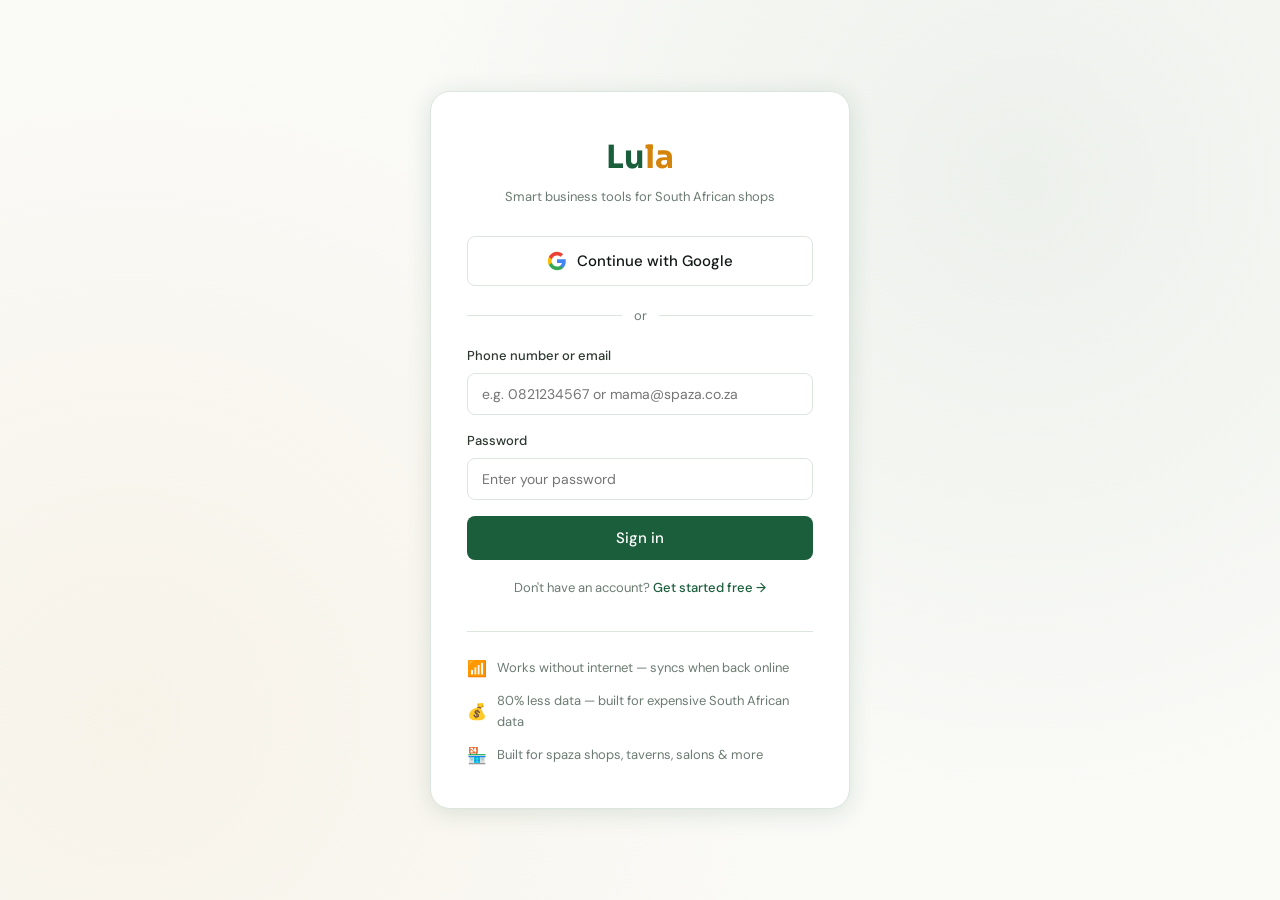
==== index.html @ 4ba50cb7 "first upload" ====
<!DOCTYPE html>
<html lang="en">
<head>
  <meta charset="UTF-8" />
  <meta name="viewport" content="width=device-width, initial-scale=1.0" />
  <title>Lula — Smart Business App</title>
  <link rel="stylesheet" href="style.css" />
  <!--
    ════════════════════════════════════════════════════
    GOOGLE SIGN-IN SETUP
    1. Go to https://console.cloud.google.com/
    2. Create a project → APIs & Services → Credentials
    3. Create OAuth 2.0 Client ID (Web application)
    4. Add your GitHub Pages URL to "Authorised JavaScript origins"
       e.g. https://yourusername.github.io
    5. Copy your Client ID and paste it below where it says:
       YOUR_GOOGLE_CLIENT_ID_HERE
    ════════════════════════════════════════════════════
  -->
  <meta name="google-signin-client_id" content="YOUR_GOOGLE_CLIENT_ID_HERE">
  <script src="https://accounts.google.com/gsi/client" async defer></script>
</head>
<body>

<div class="login-page">
  <div class="login-box">

    <div class="login-logo">
      <div class="brand-mark">Lu<span>la</span></div>
      <div class="login-tagline">Smart business tools for South African shops</div>
    </div>

    <!-- Google One Tap Sign-In -->
    <div
      id="g_id_onload"
      data-client_id="YOUR_GOOGLE_CLIENT_ID_HERE"
      data-callback="handleGoogleSignIn"
      data-auto_prompt="false">
    </div>

    <!-- Continue with Google button -->
    <button class="btn-google" onclick="triggerGoogleSignIn()">
      <svg width="20" height="20" viewBox="0 0 24 24" fill="none" xmlns="http://www.w3.org/2000/svg">
        <path d="M22.56 12.25c0-.78-.07-1.53-.2-2.25H12v4.26h5.92c-.26 1.37-1.04 2.53-2.21 3.31v2.77h3.57c2.08-1.92 3.28-4.74 3.28-8.09z" fill="#4285F4"/>
        <path d="M12 23c2.97 0 5.46-.98 7.28-2.66l-3.57-2.77c-.98.66-2.23 1.06-3.71 1.06-2.86 0-5.29-1.93-6.16-4.53H2.18v2.84C3.99 20.53 7.7 23 12 23z" fill="#34A853"/>
        <path d="M5.84 14.09c-.22-.66-.35-1.36-.35-2.09s.13-1.43.35-2.09V7.07H2.18C1.43 8.55 1 10.22 1 12s.43 3.45 1.18 4.93l3.66-2.84z" fill="#FBBC05"/>
        <path d="M12 5.38c1.62 0 3.06.56 4.21 1.64l3.15-3.15C17.45 2.09 14.97 1 12 1 7.7 1 3.99 3.47 2.18 7.07l3.66 2.84c.87-2.6 3.3-4.53 6.16-4.53z" fill="#EA4335"/>
      </svg>
      Continue with Google
    </button>

    <div class="divider">or</div>

    <!-- Email/password fallback -->
    <div class="input-group">
      <label>Phone number or email</label>
      <input type="text" placeholder="e.g. 0821234567 or mama@spaza.co.za" />
    </div>
    <div class="input-group">
      <label>Password</label>
      <input type="password" placeholder="Enter your password" />
    </div>

    <button class="btn btn-primary btn-full" onclick="window.location.href='setup.html'">
      Sign in
    </button>

    <p style="text-align:center; margin-top:18px; font-size:13px; color:var(--muted);">
      Don't have an account?
      <a href="setup.html" style="color:var(--green); font-weight:500;">Get started free →</a>
    </p>

    <!-- Feature highlights -->
    <div style="margin-top:32px; padding-top:24px; border-top:1px solid var(--border); display:flex; flex-direction:column; gap:10px;">
      <div style="display:flex; align-items:center; gap:10px; font-size:13px; color:var(--muted);">
        <span style="font-size:16px;">📶</span> Works without internet — syncs when back online
      </div>
      <div style="display:flex; align-items:center; gap:10px; font-size:13px; color:var(--muted);">
        <span style="font-size:16px;">💰</span> 80% less data — built for expensive South African data
      </div>
      <div style="display:flex; align-items:center; gap:10px; font-size:13px; color:var(--muted);">
        <span style="font-size:16px;">🏪</span> Built for spaza shops, taverns, salons & more
      </div>
    </div>
  </div>
</div>

<script>
  // ── Google Sign-In Handler ──
  function handleGoogleSignIn(response) {
    // response.credential is the JWT token from Google
    // In production: send this token to your Supabase backend to verify
    console.log('Google sign-in successful', response);

    // For now: decode the JWT to get user info and store locally
    const payload = JSON.parse(atob(response.credential.split('.')[1]));
    localStorage.setItem('lula_user', JSON.stringify({
      name:    payload.name,
      email:   payload.email,
      picture: payload.picture,
      loginMethod: 'google'
    }));

    // Redirect to setup if new user, otherwise dashboard
    const hasSetup = localStorage.getItem('lula_setup_done');
    window.location.href = hasSetup ? 'dashboard.html' : 'setup.html';
  }

  function triggerGoogleSignIn() {
    if (typeof google !== 'undefined' && google.accounts) {
      google.accounts.id.prompt();
    } else {
      // Google SDK not loaded (no Client ID set yet) — show helpful message
      alert(
        'Google Sign-In is not configured yet.\n\n' +
        'To enable it:\n' +
        '1. Get a Google Client ID from console.cloud.google.com\n' +
        '2. Replace YOUR_GOOGLE_CLIENT_ID_HERE in index.html\n\n' +
        'For now, use the email/password fields or go to setup.html directly.'
      );
    }
  }

  // If already logged in, skip to dashboard
  if (localStorage.getItem('lula_user') && localStorage.getItem('lula_setup_done')) {
    window.location.href = 'dashboard.html';
  }
</script>

</body>
</html>
---- style.css ----
@import url('https://fonts.googleapis.com/css2?family=Sora:wght@400;500;600;700&family=DM+Sans:wght@400;500&display=swap');

*, *::before, *::after { box-sizing: border-box; margin: 0; padding: 0; }

:root {
  --green:        #1B5E3B;
  --green-mid:    #2E7D52;
  --green-light:  #E8F5EE;
  --amber:        #D4840A;
  --amber-light:  #FEF3DC;
  --cream:        #FAFAF7;
  --dark:         #111714;
  --dark-mid:     #2C3830;
  --muted:        #6B7B72;
  --border:       #DDE5DF;
  --white:        #FFFFFF;
  --danger:       #C0392B;
  --danger-light: #FDECEA;
  --radius:       12px;
  --radius-sm:    8px;
  --radius-lg:    20px;
  --shadow:       0 2px 12px rgba(27,94,59,0.10);
  --shadow-md:    0 4px 24px rgba(27,94,59,0.14);
}

body {
  font-family: 'DM Sans', sans-serif;
  background: var(--cream);
  color: var(--dark);
  min-height: 100vh;
  font-size: 15px;
  line-height: 1.6;
}

h1, h2, h3, h4, .brand {
  font-family: 'Sora', sans-serif;
}

a { color: inherit; text-decoration: none; }

/* ── Buttons ── */
.btn {
  display: inline-flex; align-items: center; justify-content: center; gap: 8px;
  padding: 12px 24px; border-radius: var(--radius-sm); font-size: 15px;
  font-weight: 500; cursor: pointer; border: none; transition: all 0.18s;
  font-family: 'DM Sans', sans-serif;
}
.btn-primary   { background: var(--green); color: var(--white); }
.btn-primary:hover { background: var(--green-mid); transform: translateY(-1px); box-shadow: var(--shadow); }
.btn-outline   { background: transparent; border: 1.5px solid var(--border); color: var(--dark-mid); }
.btn-outline:hover { border-color: var(--green); color: var(--green); background: var(--green-light); }
.btn-google    {
  background: var(--white); border: 1.5px solid var(--border); color: var(--dark);
  width: 100%; padding: 14px 20px; border-radius: var(--radius-sm);
  font-size: 15px; font-weight: 500; cursor: pointer;
  transition: all 0.18s; font-family: 'DM Sans', sans-serif;
  display: flex; align-items: center; justify-content: center; gap: 10px;
}
.btn-google:hover { border-color: var(--green); box-shadow: var(--shadow); transform: translateY(-1px); }
.btn-full { width: 100%; }
.btn-sm { padding: 8px 16px; font-size: 13px; }

/* ── Cards ── */
.card {
  background: var(--white); border-radius: var(--radius); border: 1px solid var(--border);
  padding: 20px;
}
.card-lg { border-radius: var(--radius-lg); padding: 28px; }

/* ── Badge ── */
.badge {
  display: inline-flex; align-items: center; gap: 4px;
  padding: 3px 10px; border-radius: 99px; font-size: 12px; font-weight: 500;
}
.badge-green  { background: var(--green-light); color: var(--green); }
.badge-amber  { background: var(--amber-light); color: var(--amber); }
.badge-danger { background: var(--danger-light); color: var(--danger); }
.badge-gray   { background: #F0F0EE; color: var(--muted); }

/* ── Alert ── */
.alert {
  display: flex; align-items: flex-start; gap: 10px;
  padding: 12px 14px; border-radius: var(--radius-sm); font-size: 13px;
}
.alert-warning { background: var(--amber-light); border: 1px solid #F0C060; color: #7A4A00; }
.alert-danger  { background: var(--danger-light); border: 1px solid #F0A0A0; color: var(--danger); }
.alert-success { background: var(--green-light);  border: 1px solid #80C0A0; color: var(--green); }

/* ── Inputs ── */
.input-group { display: flex; flex-direction: column; gap: 6px; margin-bottom: 16px; }
.input-group label { font-size: 13px; font-weight: 500; color: var(--dark-mid); }
.input-group input, .input-group select, .input-group textarea {
  padding: 11px 14px; border: 1.5px solid var(--border); border-radius: var(--radius-sm);
  font-size: 14px; font-family: 'DM Sans', sans-serif; background: var(--white);
  color: var(--dark); transition: border-color 0.15s; outline: none;
}
.input-group input:focus, .input-group select:focus { border-color: var(--green); }

/* ── Divider ── */
.divider { display: flex; align-items: center; gap: 12px; color: var(--muted); font-size: 13px; margin: 20px 0; }
.divider::before, .divider::after { content: ''; flex: 1; height: 1px; background: var(--border); }

/* ── Offline pill ── */
.status-pill {
  display: inline-flex; align-items: center; gap: 6px;
  padding: 5px 12px; border-radius: 99px; font-size: 12px; font-weight: 500;
}
.status-online  { background: var(--green-light); color: var(--green); }
.status-offline { background: var(--amber-light); color: var(--amber); }
.status-dot { width: 7px; height: 7px; border-radius: 50%; }
.status-online .status-dot  { background: var(--green); }
.status-offline .status-dot { background: var(--amber); }

/* ── Page header ── */
.page-header {
  display: flex; align-items: center; justify-content: space-between;
  padding: 16px 24px; background: var(--white); border-bottom: 1px solid var(--border);
  position: sticky; top: 0; z-index: 100;
}
.brand-mark { font-family: 'Sora', sans-serif; font-weight: 700; font-size: 22px; color: var(--green); }
.brand-mark span { color: var(--amber); }

/* ── Dashboard layout ── */
.dash-layout { display: flex; min-height: calc(100vh - 57px); }
.dash-sidebar {
  width: 220px; background: var(--white); border-right: 1px solid var(--border);
  padding: 20px 12px; display: flex; flex-direction: column; gap: 4px;
  flex-shrink: 0;
}
.dash-content { flex: 1; padding: 28px; overflow-y: auto; }

/* Sidebar nav */
.nav-item {
  display: flex; align-items: center; gap: 10px;
  padding: 10px 12px; border-radius: var(--radius-sm); font-size: 14px;
  font-weight: 500; color: var(--muted); cursor: pointer; transition: all 0.15s;
  border: none; background: none; width: 100%; text-align: left;
}
.nav-item:hover { background: var(--green-light); color: var(--green); }
.nav-item.active { background: var(--green-light); color: var(--green); }
.nav-item svg { width: 18px; height: 18px; flex-shrink: 0; }
.nav-divider { height: 1px; background: var(--border); margin: 8px 4px; }
.nav-section-label { font-size: 11px; font-weight: 600; color: var(--muted); text-transform: uppercase; letter-spacing: 0.06em; padding: 6px 12px 2px; }

/* ── Stat cards ── */
.stats-grid { display: grid; grid-template-columns: repeat(auto-fit, minmax(160px, 1fr)); gap: 14px; margin-bottom: 24px; }
.stat-card {
  background: var(--white); border: 1px solid var(--border); border-radius: var(--radius);
  padding: 18px 20px;
}
.stat-label { font-size: 12px; color: var(--muted); font-weight: 500; margin-bottom: 6px; }
.stat-value { font-family: 'Sora', sans-serif; font-size: 26px; font-weight: 700; color: var(--dark); }
.stat-sub   { font-size: 12px; color: var(--muted); margin-top: 4px; }
.stat-card.accent { background: var(--green); border-color: var(--green); }
.stat-card.accent .stat-label, .stat-card.accent .stat-sub { color: rgba(255,255,255,0.7); }
.stat-card.accent .stat-value { color: var(--white); }

/* ── Section heading ── */
.section-heading {
  font-family: 'Sora', sans-serif; font-size: 17px; font-weight: 600;
  color: var(--dark); margin-bottom: 14px; display: flex; align-items: center; gap: 8px;
}

/* ── Table ── */
.table-wrap { overflow-x: auto; }
table { width: 100%; border-collapse: collapse; font-size: 14px; }
thead th { text-align: left; padding: 10px 14px; color: var(--muted); font-size: 12px; font-weight: 600; text-transform: uppercase; letter-spacing: 0.04em; border-bottom: 1px solid var(--border); }
tbody td { padding: 12px 14px; border-bottom: 1px solid var(--border); color: var(--dark); }
tbody tr:hover { background: var(--cream); }
tbody tr:last-child td { border-bottom: none; }

/* ── Store selector ── */
.store-grid {
  display: grid; grid-template-columns: repeat(auto-fill, minmax(150px, 1fr)); gap: 12px;
  margin: 20px 0;
}
.store-tile {
  display: flex; flex-direction: column; align-items: center; gap: 8px;
  padding: 18px 10px; border-radius: var(--radius); border: 2px solid var(--border);
  background: var(--white); cursor: pointer; transition: all 0.18s; text-align: center;
}
.store-tile:hover { border-color: var(--green); background: var(--green-light); }
.store-tile.selected { border-color: var(--green); background: var(--green-light); box-shadow: 0 0 0 3px rgba(27,94,59,0.12); }
.store-tile-icon { font-size: 28px; }
.store-tile-name { font-size: 13px; font-weight: 500; color: var(--dark-mid); }
.store-tile.selected .store-tile-name { color: var(--green); }

/* ── Quick action buttons ── */
.quick-actions { display: flex; gap: 10px; flex-wrap: wrap; margin-bottom: 24px; }
.action-btn {
  display: flex; align-items: center; gap: 8px;
  padding: 10px 18px; border-radius: var(--radius-sm);
  border: 1.5px solid var(--border); background: var(--white);
  font-size: 14px; font-weight: 500; color: var(--dark-mid);
  cursor: pointer; transition: all 0.15s; font-family: 'DM Sans', sans-serif;
}
.action-btn:hover { border-color: var(--green); color: var(--green); background: var(--green-light); }
.action-btn.primary { background: var(--green); color: var(--white); border-color: var(--green); }
.action-btn.primary:hover { background: var(--green-mid); }

/* ── Modal overlay ── */
.modal-overlay {
  position: fixed; inset: 0; background: rgba(0,0,0,0.45);
  display: flex; align-items: center; justify-content: center;
  z-index: 999; padding: 20px;
}
.modal-box {
  background: var(--white); border-radius: var(--radius-lg);
  max-width: 540px; width: 100%; max-height: 90vh; overflow-y: auto;
  padding: 32px;
}
.modal-header { display: flex; align-items: center; justify-content: space-between; margin-bottom: 20px; }
.modal-title { font-family: 'Sora', sans-serif; font-size: 20px; font-weight: 700; }
.modal-close { background: none; border: none; cursor: pointer; color: var(--muted); font-size: 22px; line-height: 1; padding: 2px; }
.modal-close:hover { color: var(--dark); }
.hidden { display: none !important; }

/* ── Login page ── */
.login-page {
  min-height: 100vh; display: flex; align-items: center; justify-content: center;
  padding: 24px;
  background: var(--cream);
  background-image: radial-gradient(circle at 80% 20%, rgba(27,94,59,0.06) 0%, transparent 50%),
                    radial-gradient(circle at 10% 80%, rgba(212,132,10,0.06) 0%, transparent 50%);
}
.login-box {
  background: var(--white); border-radius: var(--radius-lg);
  border: 1px solid var(--border); padding: 40px 36px;
  max-width: 420px; width: 100%; box-shadow: var(--shadow-md);
}
.login-logo { text-align: center; margin-bottom: 28px; }
.login-logo .brand-mark { font-size: 32px; }
.login-tagline { font-size: 13px; color: var(--muted); margin-top: 4px; }

/* ── Setup wizard ── */
.setup-page {
  min-height: 100vh; display: flex; align-items: center; justify-content: center;
  padding: 24px; background: var(--cream);
}
.setup-box {
  background: var(--white); border-radius: var(--radius-lg);
  border: 1px solid var(--border); padding: 36px 32px;
  max-width: 620px; width: 100%; box-shadow: var(--shadow);
}
.step-indicator {
  display: flex; gap: 8px; margin-bottom: 28px; align-items: center;
}
.step-dot {
  width: 8px; height: 8px; border-radius: 50%; background: var(--border); transition: all 0.2s;
}
.step-dot.active { background: var(--green); width: 24px; border-radius: 4px; }
.step-dot.done   { background: var(--green); }

/* ── Responsive ── */
@media (max-width: 700px) {
  .dash-sidebar { display: none; }
  .dash-content { padding: 16px; }
  .stats-grid { grid-template-columns: 1fr 1fr; }
}
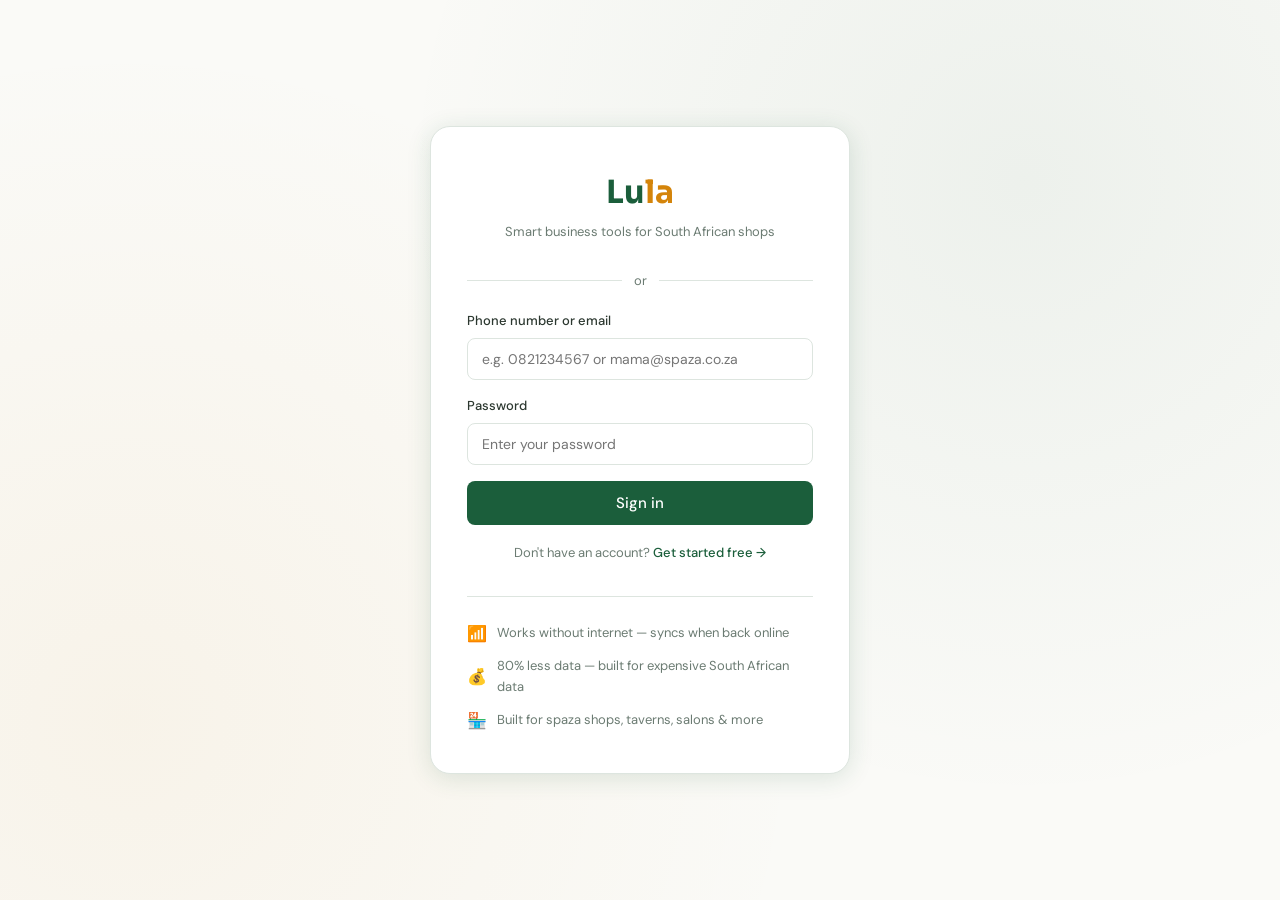
==== commit 229d001a: "fix google sign in button" ====
--- a/index.html
+++ b/index.html
@@ -5,19 +5,6 @@
   <meta name="viewport" content="width=device-width, initial-scale=1.0" />
   <title>Lula — Smart Business App</title>
   <link rel="stylesheet" href="style.css" />
-  <!--
-    ════════════════════════════════════════════════════
-    GOOGLE SIGN-IN SETUP
-    1. Go to https://console.cloud.google.com/
-    2. Create a project → APIs & Services → Credentials
-    3. Create OAuth 2.0 Client ID (Web application)
-    4. Add your GitHub Pages URL to "Authorised JavaScript origins"
-       e.g. https://yourusername.github.io
-    5. Copy your Client ID and paste it below where it says:
-       YOUR_GOOGLE_CLIENT_ID_HERE
-    ════════════════════════════════════════════════════
-  -->
-  <meta name="google-signin-client_id" content="YOUR_GOOGLE_CLIENT_ID_HERE">
   <script src="https://accounts.google.com/gsi/client" async defer></script>
 </head>
 <body>
@@ -30,24 +17,25 @@
       <div class="login-tagline">Smart business tools for South African shops</div>
     </div>
 
-    <!-- Google One Tap Sign-In -->
+    <!-- Google One Tap initialiser -->
     <div
       id="g_id_onload"
-      data-client_id="YOUR_GOOGLE_CLIENT_ID_HERE"
+      data-client_id="790839446499-2q8ir0ttrcs7jf3v00uls48bc3m3q3s2.apps.googleusercontent.com"
       data-callback="handleGoogleSignIn"
       data-auto_prompt="false">
     </div>
 
-    <!-- Continue with Google button -->
-    <button class="btn-google" onclick="triggerGoogleSignIn()">
-      <svg width="20" height="20" viewBox="0 0 24 24" fill="none" xmlns="http://www.w3.org/2000/svg">
-        <path d="M22.56 12.25c0-.78-.07-1.53-.2-2.25H12v4.26h5.92c-.26 1.37-1.04 2.53-2.21 3.31v2.77h3.57c2.08-1.92 3.28-4.74 3.28-8.09z" fill="#4285F4"/>
-        <path d="M12 23c2.97 0 5.46-.98 7.28-2.66l-3.57-2.77c-.98.66-2.23 1.06-3.71 1.06-2.86 0-5.29-1.93-6.16-4.53H2.18v2.84C3.99 20.53 7.7 23 12 23z" fill="#34A853"/>
-        <path d="M5.84 14.09c-.22-.66-.35-1.36-.35-2.09s.13-1.43.35-2.09V7.07H2.18C1.43 8.55 1 10.22 1 12s.43 3.45 1.18 4.93l3.66-2.84z" fill="#FBBC05"/>
-        <path d="M12 5.38c1.62 0 3.06.56 4.21 1.64l3.15-3.15C17.45 2.09 14.97 1 12 1 7.7 1 3.99 3.47 2.18 7.07l3.66 2.84c.87-2.6 3.3-4.53 6.16-4.53z" fill="#EA4335"/>
-      </svg>
-      Continue with Google
-    </button>
+    <!-- Rendered Google button (official widget) -->
+    <div
+      class="g_id_signin"
+      data-type="standard"
+      data-shape="rectangular"
+      data-theme="outline"
+      data-text="continue_with"
+      data-size="large"
+      data-logo_alignment="left"
+      data-width="340">
+    </div>
 
     <div class="divider">or</div>
 
@@ -86,42 +74,22 @@
 </div>
 
 <script>
-  // ── Google Sign-In Handler ──
   function handleGoogleSignIn(response) {
-    // response.credential is the JWT token from Google
-    // In production: send this token to your Supabase backend to verify
-    console.log('Google sign-in successful', response);
-
-    // For now: decode the JWT to get user info and store locally
-    const payload = JSON.parse(atob(response.credential.split('.')[1]));
-    localStorage.setItem('lula_user', JSON.stringify({
-      name:    payload.name,
-      email:   payload.email,
-      picture: payload.picture,
-      loginMethod: 'google'
-    }));
-
-    // Redirect to setup if new user, otherwise dashboard
-    const hasSetup = localStorage.getItem('lula_setup_done');
-    window.location.href = hasSetup ? 'dashboard.html' : 'setup.html';
-  }
-
-  function triggerGoogleSignIn() {
-    if (typeof google !== 'undefined' && google.accounts) {
-      google.accounts.id.prompt();
-    } else {
-      // Google SDK not loaded (no Client ID set yet) — show helpful message
-      alert(
-        'Google Sign-In is not configured yet.\n\n' +
-        'To enable it:\n' +
-        '1. Get a Google Client ID from console.cloud.google.com\n' +
-        '2. Replace YOUR_GOOGLE_CLIENT_ID_HERE in index.html\n\n' +
-        'For now, use the email/password fields or go to setup.html directly.'
-      );
+    try {
+      const payload = JSON.parse(atob(response.credential.split('.')[1]));
+      localStorage.setItem('lula_user', JSON.stringify({
+        name:        payload.name,
+        email:       payload.email,
+        picture:     payload.picture,
+        loginMethod: 'google'
+      }));
+      const hasSetup = localStorage.getItem('lula_setup_done');
+      window.location.href = hasSetup ? 'dashboard.html' : 'setup.html';
+    } catch(e) {
+      alert('Sign-in failed. Please try again.');
     }
   }
 
-  // If already logged in, skip to dashboard
   if (localStorage.getItem('lula_user') && localStorage.getItem('lula_setup_done')) {
     window.location.href = 'dashboard.html';
   }
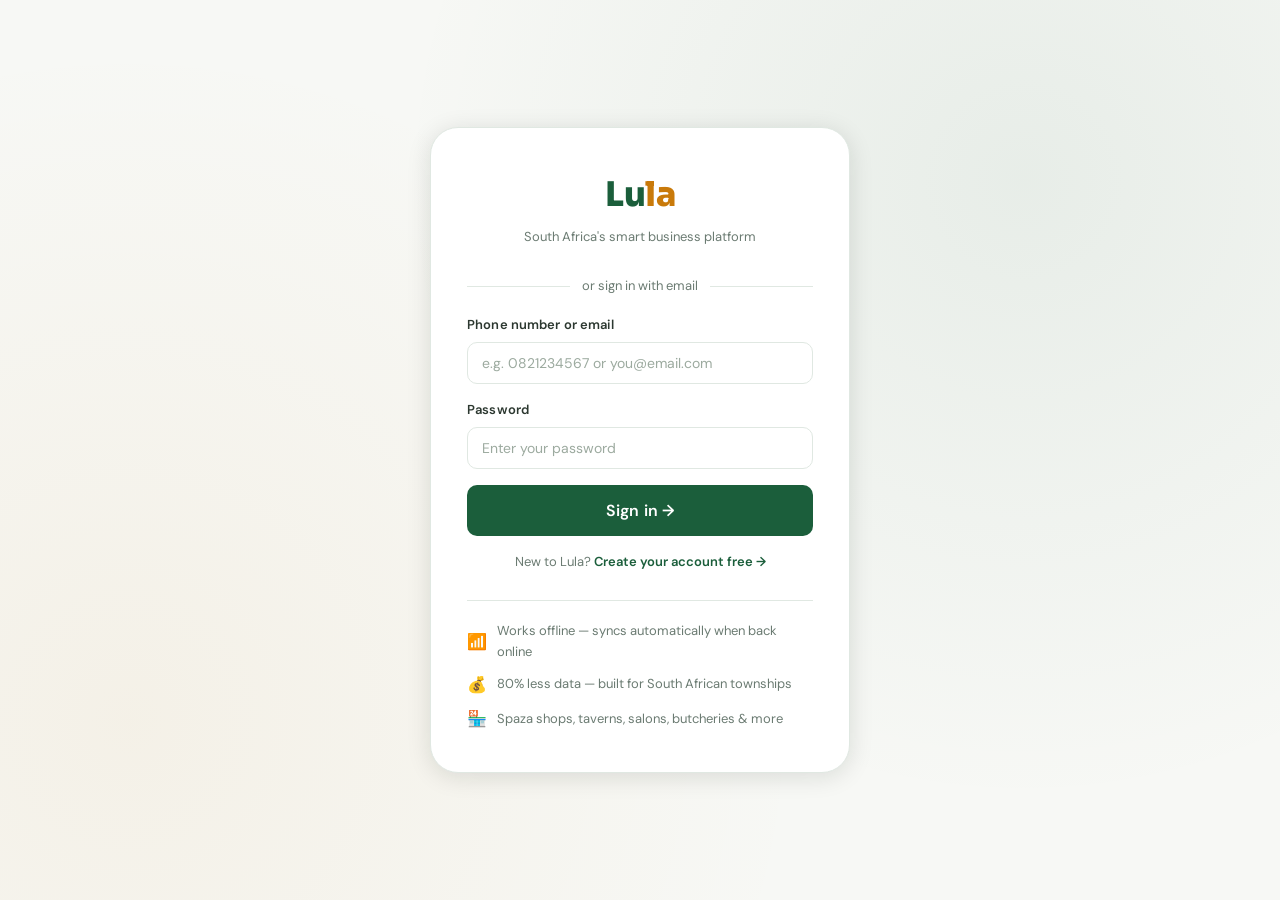
==== commit b6ee812c: "Adding role when loging-in" ====
--- a/index.html
+++ b/index.html
@@ -1,99 +1,109 @@
 <!DOCTYPE html>
 <html lang="en">
 <head>
-  <meta charset="UTF-8" />
-  <meta name="viewport" content="width=device-width, initial-scale=1.0" />
-  <title>Lula — Smart Business App</title>
-  <link rel="stylesheet" href="style.css" />
+  <meta charset="UTF-8"/>
+  <meta name="viewport" content="width=device-width, initial-scale=1.0"/>
+  <title>Lula — South Africa's Business Platform</title>
+  <link rel="stylesheet" href="style.css"/>
   <script src="https://accounts.google.com/gsi/client" async defer></script>
 </head>
 <body>
-
 <div class="login-page">
   <div class="login-box">
 
     <div class="login-logo">
       <div class="brand-mark">Lu<span>la</span></div>
-      <div class="login-tagline">Smart business tools for South African shops</div>
+      <div class="login-tagline">South Africa's smart business platform</div>
     </div>
 
-    <!-- Google One Tap initialiser -->
-    <div
-      id="g_id_onload"
+    <!-- Google sign-in initialiser -->
+    <div id="g_id_onload"
       data-client_id="790839446499-2q8ir0ttrcs7jf3v00uls48bc3m3q3s2.apps.googleusercontent.com"
       data-callback="handleGoogleSignIn"
       data-auto_prompt="false">
     </div>
 
-    <!-- Rendered Google button (official widget) -->
-    <div
-      class="g_id_signin"
-      data-type="standard"
-      data-shape="rectangular"
-      data-theme="outline"
-      data-text="continue_with"
-      data-size="large"
-      data-logo_alignment="left"
-      data-width="340">
+    <!-- Official Google button rendered by SDK -->
+    <div class="g_id_signin"
+      data-type="standard" data-shape="rectangular"
+      data-theme="outline" data-text="continue_with"
+      data-size="large" data-logo_alignment="left" data-width="348">
     </div>
 
-    <div class="divider">or</div>
+    <div class="divider">or sign in with email</div>
 
-    <!-- Email/password fallback -->
     <div class="input-group">
       <label>Phone number or email</label>
-      <input type="text" placeholder="e.g. 0821234567 or mama@spaza.co.za" />
+      <input type="text" id="emailInput" placeholder="e.g. 0821234567 or you@email.com"/>
     </div>
     <div class="input-group">
       <label>Password</label>
-      <input type="password" placeholder="Enter your password" />
+      <input type="password" id="passInput" placeholder="Enter your password"/>
     </div>
+    <button class="btn btn-primary btn-full btn-lg" onclick="emailSignIn()">Sign in →</button>
 
-    <button class="btn btn-primary btn-full" onclick="window.location.href='setup.html'">
-      Sign in
-    </button>
-
-    <p style="text-align:center; margin-top:18px; font-size:13px; color:var(--muted);">
-      Don't have an account?
-      <a href="setup.html" style="color:var(--green); font-weight:500;">Get started free →</a>
+    <p style="text-align:center;margin-top:16px;font-size:13px;color:var(--muted);">
+      New to Lula?
+      <a href="setup.html" style="color:var(--green);font-weight:600;">Create your account free →</a>
     </p>
 
-    <!-- Feature highlights -->
-    <div style="margin-top:32px; padding-top:24px; border-top:1px solid var(--border); display:flex; flex-direction:column; gap:10px;">
-      <div style="display:flex; align-items:center; gap:10px; font-size:13px; color:var(--muted);">
-        <span style="font-size:16px;">📶</span> Works without internet — syncs when back online
+    <div style="margin-top:28px;padding-top:20px;border-top:1px solid var(--border);display:flex;flex-direction:column;gap:9px;">
+      <div style="display:flex;align-items:center;gap:10px;font-size:13px;color:var(--muted);">
+        <span style="font-size:16px;">📶</span> Works offline — syncs automatically when back online
       </div>
-      <div style="display:flex; align-items:center; gap:10px; font-size:13px; color:var(--muted);">
-        <span style="font-size:16px;">💰</span> 80% less data — built for expensive South African data
+      <div style="display:flex;align-items:center;gap:10px;font-size:13px;color:var(--muted);">
+        <span style="font-size:16px;">💰</span> 80% less data — built for South African townships
       </div>
-      <div style="display:flex; align-items:center; gap:10px; font-size:13px; color:var(--muted);">
-        <span style="font-size:16px;">🏪</span> Built for spaza shops, taverns, salons & more
+      <div style="display:flex;align-items:center;gap:10px;font-size:13px;color:var(--muted);">
+        <span style="font-size:16px;">🏪</span> Spaza shops, taverns, salons, butcheries & more
       </div>
     </div>
   </div>
 </div>
 
+<div id="toast"></div>
+
 <script>
+  const CLIENT_ID = '790839446499-2q8ir0ttrcs7jf3v00uls48bc3m3q3s2.apps.googleusercontent.com';
+
   function handleGoogleSignIn(response) {
     try {
       const payload = JSON.parse(atob(response.credential.split('.')[1]));
       localStorage.setItem('lula_user', JSON.stringify({
-        name:        payload.name,
-        email:       payload.email,
-        picture:     payload.picture,
-        loginMethod: 'google'
+        name: payload.name, email: payload.email,
+        picture: payload.picture, loginMethod: 'google'
       }));
-      const hasSetup = localStorage.getItem('lula_setup_done');
-      window.location.href = hasSetup ? 'dashboard.html' : 'setup.html';
-    } catch(e) {
-      alert('Sign-in failed. Please try again.');
-    }
+      redirect();
+    } catch(e) { showToast('⚠ Sign-in failed. Try again.'); }
   }
 
-  if (localStorage.getItem('lula_user') && localStorage.getItem('lula_setup_done')) {
+  function emailSignIn() {
+    const email = document.getElementById('emailInput').value.trim();
+    if (!email) { showToast('⚠ Please enter your email or phone.'); return; }
+    localStorage.setItem('lula_user', JSON.stringify({
+      name: email.split('@')[0] || email, email, loginMethod: 'email'
+    }));
+    redirect();
+  }
+
+  function redirect() {
+    const setup = localStorage.getItem('lula_setup_done');
+    window.location.href = setup ? 'dashboard.html' : 'setup.html';
+  }
+
+  // Don't auto-redirect if just signed out
+  const justOut = sessionStorage.getItem('signed_out');
+  if (!justOut && localStorage.getItem('lula_user') && localStorage.getItem('lula_setup_done')) {
     window.location.href = 'dashboard.html';
   }
+  sessionStorage.removeItem('signed_out');
+
+  function showToast(msg) {
+    const t = document.getElementById('toast');
+    t.textContent = msg;
+    t.style.transform = 'translateX(-50%) translateY(0)';
+    setTimeout(() => { t.style.transform = 'translateX(-50%) translateY(100px)'; }, 3000);
+  }
 </script>
-
 </body>
 </html>
--- a/style.css
+++ b/style.css
@@ -1,4 +1,4 @@
-@import url('https://fonts.googleapis.com/css2?family=Sora:wght@400;500;600;700&family=DM+Sans:wght@400;500&display=swap');
+@import url('https://fonts.googleapis.com/css2?family=Sora:wght@400;500;600;700;800&family=DM+Sans:ital,wght@0,400;0,500;0,600;1,400&display=swap');
 
 *, *::before, *::after { box-sizing: border-box; margin: 0; padding: 0; }
 
@@ -6,254 +6,238 @@
   --green:        #1B5E3B;
   --green-mid:    #2E7D52;
   --green-light:  #E8F5EE;
-  --amber:        #D4840A;
+  --green-ultra:  #F0FAF4;
+  --amber:        #C97A0A;
   --amber-light:  #FEF3DC;
-  --cream:        #FAFAF7;
-  --dark:         #111714;
+  --cream:        #F7F8F5;
+  --dark:         #0F1710;
   --dark-mid:     #2C3830;
   --muted:        #6B7B72;
-  --border:       #DDE5DF;
+  --muted-light:  #9CAA9F;
+  --border:       #E0E8E2;
+  --border-dark:  #C8D5CC;
   --white:        #FFFFFF;
-  --danger:       #C0392B;
+  --danger:       #B83232;
   --danger-light: #FDECEA;
-  --radius:       12px;
-  --radius-sm:    8px;
+  --blue:         #1A56DB;
+  --blue-light:   #EBF0FD;
+  --radius-xs:    6px;
+  --radius-sm:    10px;
+  --radius:       14px;
   --radius-lg:    20px;
-  --shadow:       0 2px 12px rgba(27,94,59,0.10);
-  --shadow-md:    0 4px 24px rgba(27,94,59,0.14);
+  --radius-xl:    28px;
+  --shadow-sm:    0 1px 4px rgba(15,23,16,0.07);
+  --shadow:       0 2px 12px rgba(15,23,16,0.09);
+  --shadow-md:    0 4px 24px rgba(15,23,16,0.12);
+  --shadow-lg:    0 8px 40px rgba(15,23,16,0.14);
 }
 
-body {
-  font-family: 'DM Sans', sans-serif;
-  background: var(--cream);
-  color: var(--dark);
-  min-height: 100vh;
-  font-size: 15px;
-  line-height: 1.6;
+html { scroll-behavior: smooth; }
+body { font-family: 'DM Sans', sans-serif; background: var(--cream); color: var(--dark); min-height: 100vh; font-size: 15px; line-height: 1.6; -webkit-font-smoothing: antialiased; }
+h1,h2,h3,h4,.brand { font-family: 'Sora', sans-serif; }
+a { color: inherit; text-decoration: none; }
+button { cursor: pointer; }
+
+/* ══ BUTTONS ══ */
+.btn { display:inline-flex; align-items:center; justify-content:center; gap:8px; padding:12px 22px; border-radius:var(--radius-sm); font-size:14px; font-weight:600; border:none; transition:all 0.18s; font-family:'DM Sans',sans-serif; letter-spacing:0.01em; }
+.btn-primary   { background:var(--green); color:#fff; }
+.btn-primary:hover { background:var(--green-mid); transform:translateY(-1px); box-shadow:0 4px 16px rgba(27,94,59,0.3); }
+.btn-outline   { background:transparent; border:1.5px solid var(--border-dark); color:var(--dark-mid); }
+.btn-outline:hover { border-color:var(--green); color:var(--green); background:var(--green-light); }
+.btn-danger    { background:var(--danger); color:#fff; }
+.btn-danger:hover { opacity:0.9; }
+.btn-full      { width:100%; }
+.btn-sm        { padding:7px 14px; font-size:13px; }
+.btn-lg        { padding:15px 28px; font-size:16px; }
+.btn-google    { background:#fff; border:1.5px solid var(--border); color:var(--dark); width:100%; padding:13px 20px; border-radius:var(--radius-sm); font-size:15px; font-weight:500; display:flex; align-items:center; justify-content:center; gap:10px; font-family:'DM Sans',sans-serif; transition:all 0.18s; }
+.btn-google:hover { border-color:var(--green); box-shadow:var(--shadow); transform:translateY(-1px); }
+
+/* ══ CARDS ══ */
+.card { background:var(--white); border-radius:var(--radius); border:1px solid var(--border); padding:22px; }
+.card-lg { border-radius:var(--radius-lg); padding:30px; }
+.card-hover { transition:all 0.18s; }
+.card-hover:hover { box-shadow:var(--shadow-md); transform:translateY(-2px); border-color:var(--border-dark); }
+
+/* ══ BADGES ══ */
+.badge { display:inline-flex; align-items:center; gap:4px; padding:3px 10px; border-radius:99px; font-size:12px; font-weight:600; }
+.badge-green  { background:var(--green-light); color:var(--green); }
+.badge-amber  { background:var(--amber-light); color:var(--amber); }
+.badge-danger { background:var(--danger-light); color:var(--danger); }
+.badge-gray   { background:#F0F2F0; color:var(--muted); }
+.badge-blue   { background:var(--blue-light); color:var(--blue); }
+
+/* ══ ALERTS ══ */
+.alert { display:flex; align-items:flex-start; gap:10px; padding:13px 16px; border-radius:var(--radius-sm); font-size:13px; font-weight:500; }
+.alert-warning { background:var(--amber-light); border:1px solid #E8C06A; color:#7A4A00; }
+.alert-danger  { background:var(--danger-light); border:1px solid #E8A0A0; color:var(--danger); }
+.alert-success { background:var(--green-light);  border:1px solid #90C8A8; color:var(--green); }
+.alert-info    { background:var(--blue-light);   border:1px solid #A0B8F0; color:var(--blue); }
+
+/* ══ INPUTS ══ */
+.input-group { display:flex; flex-direction:column; gap:6px; margin-bottom:16px; }
+.input-group label { font-size:13px; font-weight:600; color:var(--dark-mid); letter-spacing:0.01em; }
+.input-group input,.input-group select,.input-group textarea { padding:11px 14px; border:1.5px solid var(--border); border-radius:var(--radius-sm); font-size:14px; font-family:'DM Sans',sans-serif; background:#fff; color:var(--dark); transition:border-color 0.15s,box-shadow 0.15s; outline:none; }
+.input-group input:focus,.input-group select:focus,.input-group textarea:focus { border-color:var(--green); box-shadow:0 0 0 3px rgba(27,94,59,0.1); }
+.input-group input::placeholder { color:var(--muted-light); }
+.input-prefix { position:relative; }
+.input-prefix input { padding-left:32px; }
+.input-prefix-label { position:absolute; left:12px; top:50%; transform:translateY(-50%); font-weight:600; color:var(--muted); font-size:14px; pointer-events:none; }
+
+/* ══ DIVIDER ══ */
+.divider { display:flex; align-items:center; gap:12px; color:var(--muted); font-size:13px; margin:18px 0; }
+.divider::before,.divider::after { content:''; flex:1; height:1px; background:var(--border); }
+
+/* ══ STATUS PILL ══ */
+.status-pill { display:inline-flex; align-items:center; gap:6px; padding:5px 12px; border-radius:99px; font-size:12px; font-weight:600; }
+.status-online  { background:var(--green-light); color:var(--green); }
+.status-offline { background:var(--amber-light); color:var(--amber); }
+.status-dot { width:7px; height:7px; border-radius:50%; }
+.status-online  .status-dot { background:var(--green); animation:pulse 2s infinite; }
+.status-offline .status-dot { background:var(--amber); }
+@keyframes pulse { 0%,100%{opacity:1}50%{opacity:0.4} }
+
+/* ══ PAGE HEADER ══ */
+.page-header { display:flex; align-items:center; justify-content:space-between; padding:14px 24px; background:#fff; border-bottom:1px solid var(--border); position:sticky; top:0; z-index:100; box-shadow:var(--shadow-sm); }
+.brand-mark { font-family:'Sora',sans-serif; font-weight:800; font-size:22px; color:var(--green); letter-spacing:-0.5px; }
+.brand-mark span { color:var(--amber); }
+
+/* ══ DASHBOARD LAYOUT ══ */
+.dash-layout { display:flex; min-height:calc(100vh - 57px); }
+.dash-sidebar { width:230px; background:#fff; border-right:1px solid var(--border); padding:16px 10px; display:flex; flex-direction:column; gap:2px; flex-shrink:0; position:sticky; top:57px; height:calc(100vh - 57px); overflow-y:auto; }
+.dash-content { flex:1; padding:30px; overflow-y:auto; max-width:100%; }
+
+/* Sidebar */
+.nav-item { display:flex; align-items:center; gap:10px; padding:9px 12px; border-radius:var(--radius-sm); font-size:14px; font-weight:500; color:var(--muted); border:none; background:none; width:100%; text-align:left; transition:all 0.15s; font-family:'DM Sans',sans-serif; }
+.nav-item:hover  { background:var(--green-ultra); color:var(--green); }
+.nav-item.active { background:var(--green-light); color:var(--green); font-weight:600; }
+.nav-item svg { width:17px; height:17px; flex-shrink:0; }
+.nav-divider { height:1px; background:var(--border); margin:6px 4px; }
+.nav-section-label { font-size:10px; font-weight:700; color:var(--muted-light); text-transform:uppercase; letter-spacing:0.08em; padding:8px 12px 2px; }
+.sidebar-biz { padding:12px 14px 16px; border-bottom:1px solid var(--border); margin-bottom:8px; }
+.sidebar-biz-name { font-weight:700; font-size:14px; color:var(--dark); margin-bottom:4px; }
+.sidebar-role { font-size:11px; color:var(--muted); margin-bottom:6px; }
+
+/* ══ STAT CARDS ══ */
+.stats-grid { display:grid; grid-template-columns:repeat(auto-fit,minmax(160px,1fr)); gap:14px; margin-bottom:24px; }
+.stat-card { background:#fff; border:1px solid var(--border); border-radius:var(--radius); padding:20px; }
+.stat-icon { width:36px; height:36px; border-radius:var(--radius-xs); display:flex; align-items:center; justify-content:center; margin-bottom:12px; font-size:18px; }
+.stat-label { font-size:12px; color:var(--muted); font-weight:600; text-transform:uppercase; letter-spacing:0.05em; margin-bottom:4px; }
+.stat-value { font-family:'Sora',sans-serif; font-size:26px; font-weight:700; color:var(--dark); line-height:1.1; }
+.stat-sub   { font-size:12px; color:var(--muted); margin-top:4px; }
+.stat-card.accent   { background:var(--green); border-color:var(--green); }
+.stat-card.accent .stat-label,.stat-card.accent .stat-sub { color:rgba(255,255,255,0.65); }
+.stat-card.accent .stat-value { color:#fff; }
+.stat-card.accent .stat-icon  { background:rgba(255,255,255,0.15); }
+.stat-trend { display:inline-flex; align-items:center; gap:3px; font-size:11px; font-weight:600; padding:2px 6px; border-radius:4px; margin-top:4px; }
+.trend-up   { background:var(--green-light); color:var(--green); }
+.trend-down { background:var(--danger-light); color:var(--danger); }
+
+/* ══ SECTION HEADING ══ */
+.section-heading { font-family:'Sora',sans-serif; font-size:17px; font-weight:700; color:var(--dark); margin-bottom:14px; display:flex; align-items:center; gap:8px; }
+
+/* ══ TABLE ══ */
+.table-wrap { overflow-x:auto; border-radius:var(--radius-sm); }
+table { width:100%; border-collapse:collapse; font-size:14px; }
+thead th { text-align:left; padding:10px 16px; color:var(--muted); font-size:11px; font-weight:700; text-transform:uppercase; letter-spacing:0.05em; border-bottom:1px solid var(--border); background:var(--cream); }
+tbody td { padding:13px 16px; border-bottom:1px solid var(--border); color:var(--dark); vertical-align:middle; }
+tbody tr:hover { background:var(--green-ultra); }
+tbody tr:last-child td { border-bottom:none; }
+.td-main { font-weight:600; }
+.td-mono { font-family:'Sora',sans-serif; font-weight:700; }
+
+/* ══ ZAR CURRENCY ══ */
+.zar { font-family:'Sora',sans-serif; font-weight:700; }
+.zar::before { content:'R\00a0'; font-size:0.75em; opacity:0.7; font-weight:600; }
+
+/* ══ QUICK ACTIONS ══ */
+.quick-actions { display:flex; gap:8px; flex-wrap:wrap; }
+.action-btn { display:flex; align-items:center; gap:7px; padding:9px 16px; border-radius:var(--radius-sm); border:1.5px solid var(--border-dark); background:#fff; font-size:13px; font-weight:600; color:var(--dark-mid); transition:all 0.15s; font-family:'DM Sans',sans-serif; }
+.action-btn:hover { border-color:var(--green); color:var(--green); background:var(--green-ultra); }
+.action-btn.primary { background:var(--green); color:#fff; border-color:var(--green); }
+.action-btn.primary:hover { background:var(--green-mid); box-shadow:0 3px 12px rgba(27,94,59,0.3); }
+.action-btn.amber { background:var(--amber); color:#fff; border-color:var(--amber); }
+
+/* ══ MODALS ══ */
+.modal-overlay { position:fixed; inset:0; background:rgba(10,20,12,0.5); display:flex; align-items:center; justify-content:center; z-index:999; padding:20px; backdrop-filter:blur(4px); }
+.modal-box { background:#fff; border-radius:var(--radius-lg); max-width:520px; width:100%; max-height:90vh; overflow-y:auto; padding:28px 30px; box-shadow:var(--shadow-lg); }
+.modal-header { display:flex; align-items:center; justify-content:space-between; margin-bottom:20px; padding-bottom:16px; border-bottom:1px solid var(--border); }
+.modal-title { font-family:'Sora',sans-serif; font-size:19px; font-weight:700; }
+.modal-close { background:none; border:none; color:var(--muted); font-size:24px; line-height:1; padding:2px 4px; border-radius:4px; transition:all 0.15s; }
+.modal-close:hover { color:var(--dark); background:var(--cream); }
+
+/* ══ STORE SELECTOR ══ */
+.store-grid { display:grid; grid-template-columns:repeat(auto-fill,minmax(130px,1fr)); gap:10px; margin:16px 0; }
+.store-tile { display:flex; flex-direction:column; align-items:center; gap:8px; padding:16px 8px; border-radius:var(--radius); border:2px solid var(--border); background:#fff; cursor:pointer; transition:all 0.18s; text-align:center; }
+.store-tile:hover  { border-color:var(--green); background:var(--green-ultra); transform:translateY(-2px); }
+.store-tile.selected { border-color:var(--green); background:var(--green-light); box-shadow:0 0 0 3px rgba(27,94,59,0.12); }
+.store-tile-icon { font-size:26px; }
+.store-tile-name { font-size:12px; font-weight:600; color:var(--dark-mid); line-height:1.3; }
+.store-tile.selected .store-tile-name { color:var(--green); }
+
+/* ══ ROLE CHOOSER ══ */
+.role-card { display:flex; flex-direction:column; align-items:center; gap:12px; padding:28px 20px; border-radius:var(--radius-lg); border:2px solid var(--border); background:#fff; cursor:pointer; transition:all 0.2s; text-align:center; flex:1; }
+.role-card:hover  { border-color:var(--green); transform:translateY(-3px); box-shadow:var(--shadow-md); }
+.role-card.selected { border-color:var(--green); background:var(--green-light); box-shadow:0 0 0 3px rgba(27,94,59,0.12); }
+.role-icon { width:64px; height:64px; border-radius:var(--radius); background:var(--green-light); display:flex; align-items:center; justify-content:center; font-size:30px; }
+.role-card.selected .role-icon { background:rgba(27,94,59,0.15); }
+.role-title { font-family:'Sora',sans-serif; font-size:17px; font-weight:700; }
+.role-desc  { font-size:13px; color:var(--muted); line-height:1.5; }
+
+/* ══ SETUP WIZARD ══ */
+.setup-page { min-height:100vh; display:flex; align-items:center; justify-content:center; padding:24px; background:var(--cream); background-image:radial-gradient(circle at 85% 15%,rgba(27,94,59,0.07) 0%,transparent 55%),radial-gradient(circle at 10% 85%,rgba(201,122,10,0.06) 0%,transparent 50%); }
+.setup-box { background:#fff; border-radius:var(--radius-xl); border:1px solid var(--border); padding:36px 32px; max-width:640px; width:100%; box-shadow:var(--shadow-md); }
+.step-indicator { display:flex; gap:6px; margin-bottom:26px; align-items:center; }
+.step-dot { width:8px; height:8px; border-radius:50%; background:var(--border); transition:all 0.25s; }
+.step-dot.active { background:var(--green); width:28px; border-radius:4px; }
+.step-dot.done   { background:var(--green); }
+
+/* ══ LOGIN PAGE ══ */
+.login-page { min-height:100vh; display:flex; align-items:center; justify-content:center; padding:24px; background:var(--cream); background-image:radial-gradient(circle at 80% 20%,rgba(27,94,59,0.07) 0%,transparent 50%),radial-gradient(circle at 10% 80%,rgba(201,122,10,0.06) 0%,transparent 50%); }
+.login-box { background:#fff; border-radius:var(--radius-xl); border:1px solid var(--border); padding:40px 36px; max-width:420px; width:100%; box-shadow:var(--shadow-md); }
+.login-logo { text-align:center; margin-bottom:28px; }
+.login-logo .brand-mark { font-size:34px; }
+.login-tagline { font-size:13px; color:var(--muted); margin-top:5px; }
+
+/* ══ CHANGE DISPLAY ══ */
+.change-box { background:var(--green-light); border:1.5px solid #90C8A8; border-radius:var(--radius-sm); padding:16px; margin-bottom:16px; }
+.change-box-label { font-size:12px; color:var(--muted); font-weight:600; text-transform:uppercase; letter-spacing:0.05em; margin-bottom:4px; }
+.change-box-amount { font-family:'Sora',sans-serif; font-size:32px; font-weight:800; color:var(--green); }
+.change-box-error { background:var(--danger-light); border-color:#E8A0A0; }
+.change-box-error .change-box-amount { color:var(--danger); font-size:14px; font-weight:600; margin-top:0; }
+
+/* ══ HIDDEN ══ */
+.hidden { display:none !important; }
+
+/* ══ EMPTY STATE ══ */
+.empty-state { text-align:center; padding:48px 20px; color:var(--muted); }
+.empty-icon  { font-size:44px; margin-bottom:12px; opacity:0.6; }
+.empty-title { font-family:'Sora',sans-serif; font-weight:600; font-size:15px; color:var(--dark-mid); margin-bottom:6px; }
+.empty-sub   { font-size:13px; }
+
+/* ══ TOAST ══ */
+#toast { position:fixed; bottom:28px; left:50%; transform:translateX(-50%) translateY(100px); background:var(--dark); color:#fff; padding:13px 24px; border-radius:99px; font-size:14px; font-weight:500; transition:transform 0.3s cubic-bezier(0.34,1.56,0.64,1); z-index:9999; white-space:nowrap; box-shadow:var(--shadow-lg); }
+
+/* ══ CUSTOMER PORTAL ══ */
+.cust-layout { max-width:700px; margin:0 auto; padding:24px 16px 80px; }
+.cust-hero { background:linear-gradient(135deg,var(--green) 0%,var(--green-mid) 100%); color:#fff; border-radius:var(--radius-lg); padding:28px 26px; margin-bottom:18px; display:flex; align-items:center; justify-content:space-between; gap:16px; }
+.cust-avatar { width:52px; height:52px; border-radius:50%; background:rgba(255,255,255,0.2); display:flex; align-items:center; justify-content:center; font-family:'Sora',sans-serif; font-size:20px; font-weight:700; flex-shrink:0; border:2px solid rgba(255,255,255,0.3); }
+.tab-bar { display:flex; gap:3px; background:var(--white); border:1px solid var(--border); border-radius:var(--radius-sm); padding:4px; margin-bottom:20px; overflow-x:auto; }
+.tab-btn { flex-shrink:0; padding:8px 12px; border:none; background:none; border-radius:var(--radius-xs); font-size:13px; font-weight:600; color:var(--muted); transition:all 0.15s; font-family:'DM Sans',sans-serif; white-space:nowrap; }
+.tab-btn.active { background:var(--green); color:#fff; }
+.shop-card { background:#fff; border:1px solid var(--border); border-radius:var(--radius); padding:16px 18px; margin-bottom:10px; display:flex; align-items:center; gap:14px; cursor:pointer; transition:all 0.18s; }
+.shop-card:hover { border-color:var(--green); box-shadow:var(--shadow); transform:translateY(-1px); }
+.shop-icon { width:48px; height:48px; border-radius:var(--radius-sm); background:var(--green-light); display:flex; align-items:center; justify-content:center; font-size:22px; flex-shrink:0; }
+
+/* ══ RESPONSIVE ══ */
+@media (max-width:768px) {
+  .dash-sidebar { display:none; }
+  .dash-content { padding:16px; }
+  .stats-grid { grid-template-columns:1fr 1fr; }
+  .setup-box { padding:24px 20px; }
+  .login-box { padding:28px 20px; }
+  .modal-box { padding:22px 20px; }
 }
-
-h1, h2, h3, h4, .brand {
-  font-family: 'Sora', sans-serif;
+@media (max-width:480px) {
+  .stats-grid { grid-template-columns:1fr; }
+  .store-grid { grid-template-columns:repeat(3,1fr); }
 }
-
-a { color: inherit; text-decoration: none; }
-
-/* ── Buttons ── */
-.btn {
-  display: inline-flex; align-items: center; justify-content: center; gap: 8px;
-  padding: 12px 24px; border-radius: var(--radius-sm); font-size: 15px;
-  font-weight: 500; cursor: pointer; border: none; transition: all 0.18s;
-  font-family: 'DM Sans', sans-serif;
-}
-.btn-primary   { background: var(--green); color: var(--white); }
-.btn-primary:hover { background: var(--green-mid); transform: translateY(-1px); box-shadow: var(--shadow); }
-.btn-outline   { background: transparent; border: 1.5px solid var(--border); color: var(--dark-mid); }
-.btn-outline:hover { border-color: var(--green); color: var(--green); background: var(--green-light); }
-.btn-google    {
-  background: var(--white); border: 1.5px solid var(--border); color: var(--dark);
-  width: 100%; padding: 14px 20px; border-radius: var(--radius-sm);
-  font-size: 15px; font-weight: 500; cursor: pointer;
-  transition: all 0.18s; font-family: 'DM Sans', sans-serif;
-  display: flex; align-items: center; justify-content: center; gap: 10px;
-}
-.btn-google:hover { border-color: var(--green); box-shadow: var(--shadow); transform: translateY(-1px); }
-.btn-full { width: 100%; }
-.btn-sm { padding: 8px 16px; font-size: 13px; }
-
-/* ── Cards ── */
-.card {
-  background: var(--white); border-radius: var(--radius); border: 1px solid var(--border);
-  padding: 20px;
-}
-.card-lg { border-radius: var(--radius-lg); padding: 28px; }
-
-/* ── Badge ── */
-.badge {
-  display: inline-flex; align-items: center; gap: 4px;
-  padding: 3px 10px; border-radius: 99px; font-size: 12px; font-weight: 500;
-}
-.badge-green  { background: var(--green-light); color: var(--green); }
-.badge-amber  { background: var(--amber-light); color: var(--amber); }
-.badge-danger { background: var(--danger-light); color: var(--danger); }
-.badge-gray   { background: #F0F0EE; color: var(--muted); }
-
-/* ── Alert ── */
-.alert {
-  display: flex; align-items: flex-start; gap: 10px;
-  padding: 12px 14px; border-radius: var(--radius-sm); font-size: 13px;
-}
-.alert-warning { background: var(--amber-light); border: 1px solid #F0C060; color: #7A4A00; }
-.alert-danger  { background: var(--danger-light); border: 1px solid #F0A0A0; color: var(--danger); }
-.alert-success { background: var(--green-light);  border: 1px solid #80C0A0; color: var(--green); }
-
-/* ── Inputs ── */
-.input-group { display: flex; flex-direction: column; gap: 6px; margin-bottom: 16px; }
-.input-group label { font-size: 13px; font-weight: 500; color: var(--dark-mid); }
-.input-group input, .input-group select, .input-group textarea {
-  padding: 11px 14px; border: 1.5px solid var(--border); border-radius: var(--radius-sm);
-  font-size: 14px; font-family: 'DM Sans', sans-serif; background: var(--white);
-  color: var(--dark); transition: border-color 0.15s; outline: none;
-}
-.input-group input:focus, .input-group select:focus { border-color: var(--green); }
-
-/* ── Divider ── */
-.divider { display: flex; align-items: center; gap: 12px; color: var(--muted); font-size: 13px; margin: 20px 0; }
-.divider::before, .divider::after { content: ''; flex: 1; height: 1px; background: var(--border); }
-
-/* ── Offline pill ── */
-.status-pill {
-  display: inline-flex; align-items: center; gap: 6px;
-  padding: 5px 12px; border-radius: 99px; font-size: 12px; font-weight: 500;
-}
-.status-online  { background: var(--green-light); color: var(--green); }
-.status-offline { background: var(--amber-light); color: var(--amber); }
-.status-dot { width: 7px; height: 7px; border-radius: 50%; }
-.status-online .status-dot  { background: var(--green); }
-.status-offline .status-dot { background: var(--amber); }
-
-/* ── Page header ── */
-.page-header {
-  display: flex; align-items: center; justify-content: space-between;
-  padding: 16px 24px; background: var(--white); border-bottom: 1px solid var(--border);
-  position: sticky; top: 0; z-index: 100;
-}
-.brand-mark { font-family: 'Sora', sans-serif; font-weight: 700; font-size: 22px; color: var(--green); }
-.brand-mark span { color: var(--amber); }
-
-/* ── Dashboard layout ── */
-.dash-layout { display: flex; min-height: calc(100vh - 57px); }
-.dash-sidebar {
-  width: 220px; background: var(--white); border-right: 1px solid var(--border);
-  padding: 20px 12px; display: flex; flex-direction: column; gap: 4px;
-  flex-shrink: 0;
-}
-.dash-content { flex: 1; padding: 28px; overflow-y: auto; }
-
-/* Sidebar nav */
-.nav-item {
-  display: flex; align-items: center; gap: 10px;
-  padding: 10px 12px; border-radius: var(--radius-sm); font-size: 14px;
-  font-weight: 500; color: var(--muted); cursor: pointer; transition: all 0.15s;
-  border: none; background: none; width: 100%; text-align: left;
-}
-.nav-item:hover { background: var(--green-light); color: var(--green); }
-.nav-item.active { background: var(--green-light); color: var(--green); }
-.nav-item svg { width: 18px; height: 18px; flex-shrink: 0; }
-.nav-divider { height: 1px; background: var(--border); margin: 8px 4px; }
-.nav-section-label { font-size: 11px; font-weight: 600; color: var(--muted); text-transform: uppercase; letter-spacing: 0.06em; padding: 6px 12px 2px; }
-
-/* ── Stat cards ── */
-.stats-grid { display: grid; grid-template-columns: repeat(auto-fit, minmax(160px, 1fr)); gap: 14px; margin-bottom: 24px; }
-.stat-card {
-  background: var(--white); border: 1px solid var(--border); border-radius: var(--radius);
-  padding: 18px 20px;
-}
-.stat-label { font-size: 12px; color: var(--muted); font-weight: 500; margin-bottom: 6px; }
-.stat-value { font-family: 'Sora', sans-serif; font-size: 26px; font-weight: 700; color: var(--dark); }
-.stat-sub   { font-size: 12px; color: var(--muted); margin-top: 4px; }
-.stat-card.accent { background: var(--green); border-color: var(--green); }
-.stat-card.accent .stat-label, .stat-card.accent .stat-sub { color: rgba(255,255,255,0.7); }
-.stat-card.accent .stat-value { color: var(--white); }
-
-/* ── Section heading ── */
-.section-heading {
-  font-family: 'Sora', sans-serif; font-size: 17px; font-weight: 600;
-  color: var(--dark); margin-bottom: 14px; display: flex; align-items: center; gap: 8px;
-}
-
-/* ── Table ── */
-.table-wrap { overflow-x: auto; }
-table { width: 100%; border-collapse: collapse; font-size: 14px; }
-thead th { text-align: left; padding: 10px 14px; color: var(--muted); font-size: 12px; font-weight: 600; text-transform: uppercase; letter-spacing: 0.04em; border-bottom: 1px solid var(--border); }
-tbody td { padding: 12px 14px; border-bottom: 1px solid var(--border); color: var(--dark); }
-tbody tr:hover { background: var(--cream); }
-tbody tr:last-child td { border-bottom: none; }
-
-/* ── Store selector ── */
-.store-grid {
-  display: grid; grid-template-columns: repeat(auto-fill, minmax(150px, 1fr)); gap: 12px;
-  margin: 20px 0;
-}
-.store-tile {
-  display: flex; flex-direction: column; align-items: center; gap: 8px;
-  padding: 18px 10px; border-radius: var(--radius); border: 2px solid var(--border);
-  background: var(--white); cursor: pointer; transition: all 0.18s; text-align: center;
-}
-.store-tile:hover { border-color: var(--green); background: var(--green-light); }
-.store-tile.selected { border-color: var(--green); background: var(--green-light); box-shadow: 0 0 0 3px rgba(27,94,59,0.12); }
-.store-tile-icon { font-size: 28px; }
-.store-tile-name { font-size: 13px; font-weight: 500; color: var(--dark-mid); }
-.store-tile.selected .store-tile-name { color: var(--green); }
-
-/* ── Quick action buttons ── */
-.quick-actions { display: flex; gap: 10px; flex-wrap: wrap; margin-bottom: 24px; }
-.action-btn {
-  display: flex; align-items: center; gap: 8px;
-  padding: 10px 18px; border-radius: var(--radius-sm);
-  border: 1.5px solid var(--border); background: var(--white);
-  font-size: 14px; font-weight: 500; color: var(--dark-mid);
-  cursor: pointer; transition: all 0.15s; font-family: 'DM Sans', sans-serif;
-}
-.action-btn:hover { border-color: var(--green); color: var(--green); background: var(--green-light); }
-.action-btn.primary { background: var(--green); color: var(--white); border-color: var(--green); }
-.action-btn.primary:hover { background: var(--green-mid); }
-
-/* ── Modal overlay ── */
-.modal-overlay {
-  position: fixed; inset: 0; background: rgba(0,0,0,0.45);
-  display: flex; align-items: center; justify-content: center;
-  z-index: 999; padding: 20px;
-}
-.modal-box {
-  background: var(--white); border-radius: var(--radius-lg);
-  max-width: 540px; width: 100%; max-height: 90vh; overflow-y: auto;
-  padding: 32px;
-}
-.modal-header { display: flex; align-items: center; justify-content: space-between; margin-bottom: 20px; }
-.modal-title { font-family: 'Sora', sans-serif; font-size: 20px; font-weight: 700; }
-.modal-close { background: none; border: none; cursor: pointer; color: var(--muted); font-size: 22px; line-height: 1; padding: 2px; }
-.modal-close:hover { color: var(--dark); }
-.hidden { display: none !important; }
-
-/* ── Login page ── */
-.login-page {
-  min-height: 100vh; display: flex; align-items: center; justify-content: center;
-  padding: 24px;
-  background: var(--cream);
-  background-image: radial-gradient(circle at 80% 20%, rgba(27,94,59,0.06) 0%, transparent 50%),
-                    radial-gradient(circle at 10% 80%, rgba(212,132,10,0.06) 0%, transparent 50%);
-}
-.login-box {
-  background: var(--white); border-radius: var(--radius-lg);
-  border: 1px solid var(--border); padding: 40px 36px;
-  max-width: 420px; width: 100%; box-shadow: var(--shadow-md);
-}
-.login-logo { text-align: center; margin-bottom: 28px; }
-.login-logo .brand-mark { font-size: 32px; }
-.login-tagline { font-size: 13px; color: var(--muted); margin-top: 4px; }
-
-/* ── Setup wizard ── */
-.setup-page {
-  min-height: 100vh; display: flex; align-items: center; justify-content: center;
-  padding: 24px; background: var(--cream);
-}
-.setup-box {
-  background: var(--white); border-radius: var(--radius-lg);
-  border: 1px solid var(--border); padding: 36px 32px;
-  max-width: 620px; width: 100%; box-shadow: var(--shadow);
-}
-.step-indicator {
-  display: flex; gap: 8px; margin-bottom: 28px; align-items: center;
-}
-.step-dot {
-  width: 8px; height: 8px; border-radius: 50%; background: var(--border); transition: all 0.2s;
-}
-.step-dot.active { background: var(--green); width: 24px; border-radius: 4px; }
-.step-dot.done   { background: var(--green); }
-
-/* ── Responsive ── */
-@media (max-width: 700px) {
-  .dash-sidebar { display: none; }
-  .dash-content { padding: 16px; }
-  .stats-grid { grid-template-columns: 1fr 1fr; }
-}
